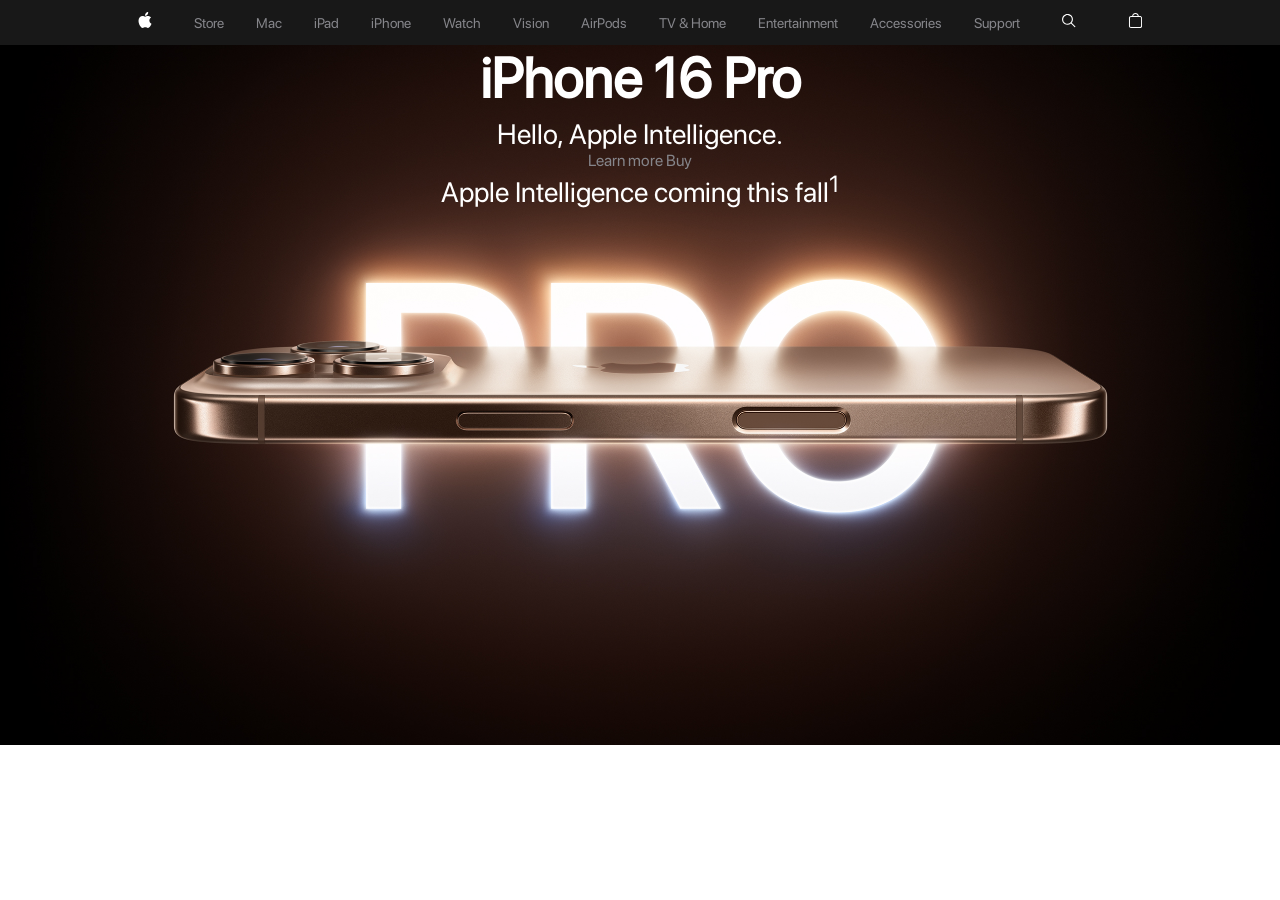
==== index.html @ b3b13130 "sd" ====
<!DOCTYPE html>
<html lang="en">
  <head>
    <meta charset="UTF-8" />
    <meta http-equiv="X-UA-Compatible" content="IE=edge" />
    <meta name="viewport" content="width=device-width, initial-scale=1.0" />
    <title>Apple</title>
    <link rel="stylesheet" href="style.css" />
  </head>
  <body>
    <header>
      <div class="container">
        <div class="header-wrapper">
          <a href="#" class="header-icon">
            <img src="images/logo.svg" alt="" />
          </a>
          <a href="#" class="header-item">Store</a>
          <a href="#" class="header-item">Mac</a>
          <a href="#" class="header-item">iPad</a>
          <a href="#" class="header-item">iPhone</a>
          <a href="#" class="header-item">Watch</a>
          <a href="#" class="header-item">Vision</a>
          <a href="#" class="header-item">AirPods</a>
          <a href="#" class="header-item">TV & Home</a>
          <a href="#" class="header-item">Entertainment</a>
          <a href="#" class="header-item">Accessories</a>
          <a href="#" class="header-item">Support</a>

          <a href="#" class="header-icon">
            <img src="images/loop.svg" alt="" />
          </a>
          <a href="#" class="header-icon">
            <img src="images/bag.svg" alt="" />
          </a>
        </div>
      </div>
    </header>
    <section class="product-section">
      <a href="#">
        <div class="iphone-16-pro product-row">
          <div class="product-up">
            <h1 class="product-title">iPhone 16 Pro</h1>
            <p class="product-subtitle">Hello, Apple Intelligence.</p>
          </div>
          <div class="product-bottom">
            <a href="#" class="a-btn fill-btn">Learn more</a>
            <a href="#" class="a-btn outline-btn">Buy</a>
            <p class="product-subtitle">
              Apple Intelligence coming this fall<sup>1</sup>
            </p>
          </div>
        </div>
      </a>
      <a href="#"></a>
      <a href="#"></a>
    </section>
  </body>
</html>
---- style.css ----
@font-face {
  font-family: "SF-Pro-Display";
  src: url(fonts/SF-Pro-Display-Regular.otf);
}
body {
  margin: 0;
  padding: 0;
  font-family: "SF-Pro-Display";
}
.container {
  max-width: 1024px;
  margin: 0 auto;
  padding: 0 10px;
}
header {
  background-color: #181818;
}
a {
  text-decoration: none;
  color: #85858a;
}
.header-wrapper {
  display: flex;
  justify-content: space-between;
  align-items: center;
  height: 45px;
}
.header-item {
  font-size: 14px;
  font-weight: 300;
  transition: .2s color ease-in-out;
}
.header-item:hover {
  color: white;
}
.header-icon {
  padding: 0 10px;
}
.product-section{
    display: grid;
    width: 100%;
    text-align: center;
}
.product-title{
    color: white;
    font-size: 56px;
    margin: 0 0 5px;
}
.product-subtitle{
    color: white;
    font-size: 28px;
    margin: 0;
}
.product-row{
    height: 700px;
}
.iphone-16-pro{
    display: flex;
    flex-direction: column;
    align-items: center;
    background-image: url(images/hero-phone16pro.jpg);
    background-position: center;
    background-size: cover;
    background-repeat: no-repeat;
}
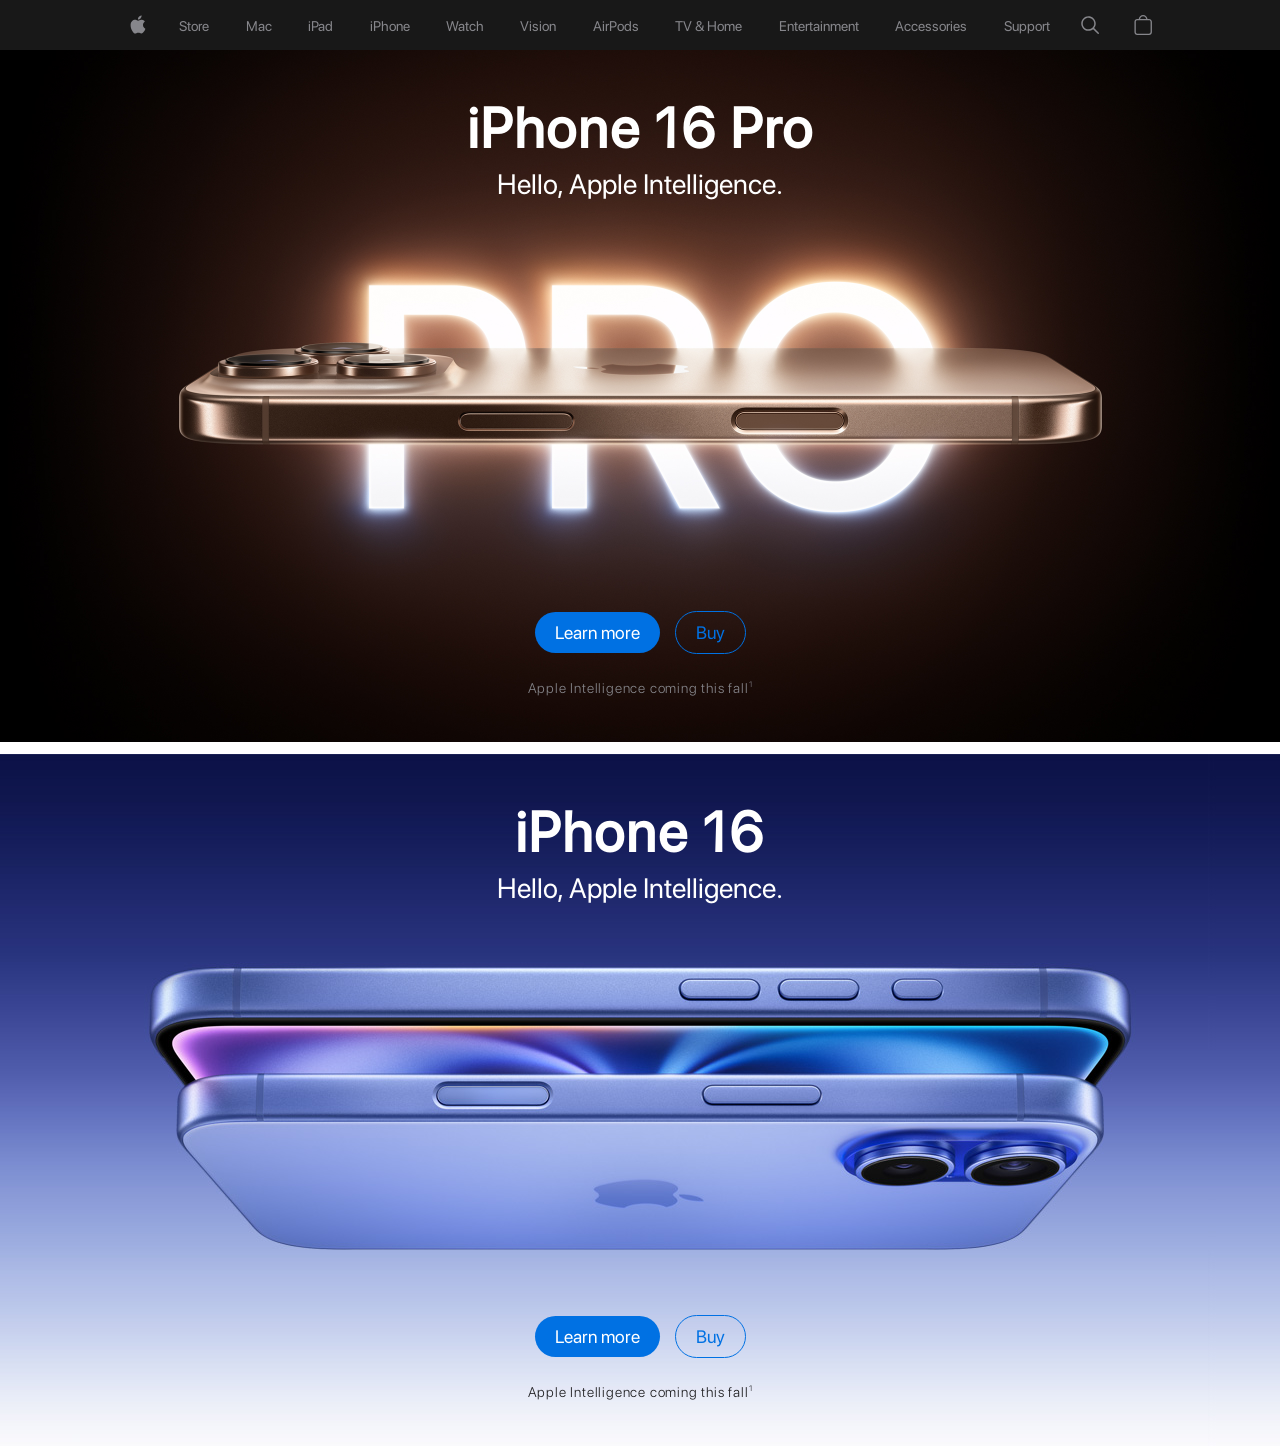
==== commit 5eec415d: "first commit" ====
--- a/index.html
+++ b/index.html
@@ -11,48 +11,58 @@
     <header>
       <div class="container">
         <div class="header-wrapper">
-          <a href="#" class="header-icon">
-            <img src="images/logo.svg" alt="" />
-          </a>
-          <a href="#" class="header-item">Store</a>
-          <a href="#" class="header-item">Mac</a>
-          <a href="#" class="header-item">iPad</a>
-          <a href="#" class="header-item">iPhone</a>
-          <a href="#" class="header-item">Watch</a>
-          <a href="#" class="header-item">Vision</a>
-          <a href="#" class="header-item">AirPods</a>
-          <a href="#" class="header-item">TV & Home</a>
-          <a href="#" class="header-item">Entertainment</a>
-          <a href="#" class="header-item">Accessories</a>
-          <a href="#" class="header-item">Support</a>
-
-          <a href="#" class="header-icon">
-            <img src="images/loop.svg" alt="" />
-          </a>
-          <a href="#" class="header-icon">
-            <img src="images/bag.svg" alt="" />
-          </a>
+          <a href="#" class="header-icon logo"> </a>
+          <ul class="header-list">
+            <li><a href="#" class="header-item">Store</a></li>
+            <li><a href="#" class="header-item">Mac</a></li>
+            <li><a href="#" class="header-item">iPad</a></li>
+            <li><a href="#" class="header-item">iPhone</a></li>
+            <li><a href="#" class="header-item">Watch</a></li>
+            <li><a href="#" class="header-item">Vision</a></li>
+            <li><a href="#" class="header-item">AirPods</a></li>
+            <li><a href="#" class="header-item">TV & Home</a></li>
+            <li><a href="#" class="header-item">Entertainment</a></li>
+            <li><a href="#" class="header-item">Accessories</a></li>
+            <li><a href="#" class="header-item">Support</a></li>
+          </ul>
+          <a href="#" class="header-icon loop"></a>
+          <a href="#" class="header-icon bag"></a>
         </div>
       </div>
     </header>
     <section class="product-section">
-      <a href="#">
-        <div class="iphone-16-pro product-row">
-          <div class="product-up">
-            <h1 class="product-title">iPhone 16 Pro</h1>
-            <p class="product-subtitle">Hello, Apple Intelligence.</p>
+      <div class="iphone-16-pro product-row">
+        <div class="product-up">
+          <h1 class="product-title">iPhone 16 Pro</h1>
+          <p class="product-subtitle">Hello, Apple Intelligence.</p>
+        </div>
+        <div class="product-bottom">
+          <div class="product-bottom-buttons">
+            <a href="#" class="a-btn fill-btn blue">Learn more</a>
+            <a href="#" class="a-btn outline-btn blue">Buy</a>
           </div>
-          <div class="product-bottom">
-            <a href="#" class="a-btn fill-btn">Learn more</a>
-            <a href="#" class="a-btn outline-btn">Buy</a>
-            <p class="product-subtitle">
-              Apple Intelligence coming this fall<sup>1</sup>
-            </p>
+
+          <p class="product-subtitle">
+            Apple Intelligence coming this fall<sup>1</sup>
+          </p>
+        </div>
+      </div>
+      <div class="iphone-16 product-row">
+        <div class="product-up">
+          <h1 class="product-title">iPhone 16</h1>
+          <p class="product-subtitle">Hello, Apple Intelligence.</p>
+        </div>
+        <div class="product-bottom">
+          <div class="product-bottom-buttons">
+            <a href="#" class="a-btn fill-btn blue">Learn more</a>
+            <a href="#" class="a-btn outline-btn blue">Buy</a>
           </div>
+
+          <p class="product-subtitle">
+            Apple Intelligence coming this fall<sup>1</sup>
+          </p>
         </div>
-      </a>
-      <a href="#"></a>
-      <a href="#"></a>
+      </div>
     </section>
   </body>
 </html>
--- a/style.css
+++ b/style.css
@@ -2,6 +2,11 @@
   font-family: "SF-Pro-Display";
   src: url(fonts/SF-Pro-Display-Regular.otf);
 }
+@font-face {
+  font-family: "SF-Pro-Display light";
+  src: url(fonts/SF-Pro-Display-Light.otf);
+}
+
 body {
   margin: 0;
   padding: 0;
@@ -17,49 +22,136 @@
 }
 a {
   text-decoration: none;
-  color: #85858a;
+  color: #86868b;
+}
+.a-btn {
+  padding: 10px 20px;
+  border-radius: 30px;
+  font-size: 18px;
+  font-weight: 400;
+}
+.fill-btn.blue {
+  background-color: #0071e3;
+  color: white;
+}
+.outline-btn.blue {
+  background-color: transparent;
+  border: #0071e3 solid 1.5px;
+  color: #0071e3;
 }
 .header-wrapper {
   display: flex;
   justify-content: space-between;
   align-items: center;
-  height: 45px;
+  height: 50px;
+}
+.header-list {
+  display: flex;
+  width: 85%;
+  align-items: center;
+  justify-content: space-between;
+  list-style-type: none;
+  padding: 0;
+  margin: 0;
 }
 .header-item {
   font-size: 14px;
   font-weight: 300;
-  transition: .2s color ease-in-out;
+  transition: 0.2s color ease-in-out;
 }
 .header-item:hover {
   color: white;
 }
 .header-icon {
-  padding: 0 10px;
+  width: 20px;
+  aspect-ratio: 1;
+  background-position: center;
+  background-size: contain;
+  background-repeat: no-repeat;
+  transition: 0.2s background ease-in-out;
 }
-.product-section{
-    display: grid;
-    width: 100%;
-    text-align: center;
+.logo {
+  background-image: url(images/logo\ unactive.svg);
 }
-.product-title{
-    color: white;
-    font-size: 56px;
-    margin: 0 0 5px;
+.logo:hover {
+  background-image: url(images/logo.svg);
 }
-.product-subtitle{
-    color: white;
-    font-size: 28px;
-    margin: 0;
+.loop {
+  background-image: url(images/loop\ unactive.svg);
 }
-.product-row{
-    height: 700px;
+.loop:hover {
+  background-image: url(images/loop.svg);
 }
-.iphone-16-pro{
-    display: flex;
-    flex-direction: column;
-    align-items: center;
-    background-image: url(images/hero-phone16pro.jpg);
-    background-position: center;
-    background-size: cover;
-    background-repeat: no-repeat;
-}+.bag {
+  background-image: url(images/bag\ unactive.svg);
+}
+.bag:hover {
+  background-image: url(images/bag.svg);
+}
+
+.product-section {
+  display: grid;
+  grid-auto-flow: row;
+  grid-auto-rows: 692px;
+  grid-gap: 12px;
+  width: 100%;
+  text-align: center;
+}
+.product-row {
+  padding: 45px 0;
+  display: flex;
+  flex-direction: column;
+  justify-content: space-between;
+}
+.iphone-16-pro {
+  background-image: url(images/hero-phone16pro.jpg);
+}
+.iphone-16 {
+  background-image: url(images/hero_iphone16.jpg);
+}
+.iphone-16-pro,
+.iphone-16 {
+  display: flex;
+  flex-direction: column;
+  align-items: center;
+  background-position: center;
+  background-size: cover;
+  background-repeat: no-repeat;
+}
+.product-title {
+  color: white;
+  font-size: 56px;
+  letter-spacing: 2px;
+  margin: 0 0 5px;
+}
+.product-subtitle {
+  color: white;
+  font-size: 28px;
+  margin: 0;
+}
+.iphone-16 .product-bottom .product-subtitle {
+  color: #1d1d1f;
+}
+.product-bottom {
+  display: flex;
+  flex-direction: column;
+  justify-content: center;
+  align-items: center;
+}
+.product-bottom .product-subtitle {
+  font-size: 14px;
+  font-family: "SF-Pro-Display light";
+  letter-spacing: 0.8px;
+  line-height: 1.3;
+  margin-top: 25px;
+  color: #86868b;
+  sup {
+    font-size: 8px;
+  }
+}
+.product-bottom-buttons {
+  display: flex;
+  grid-gap: 15px;
+  align-items: center;
+  justify-content: center;
+}
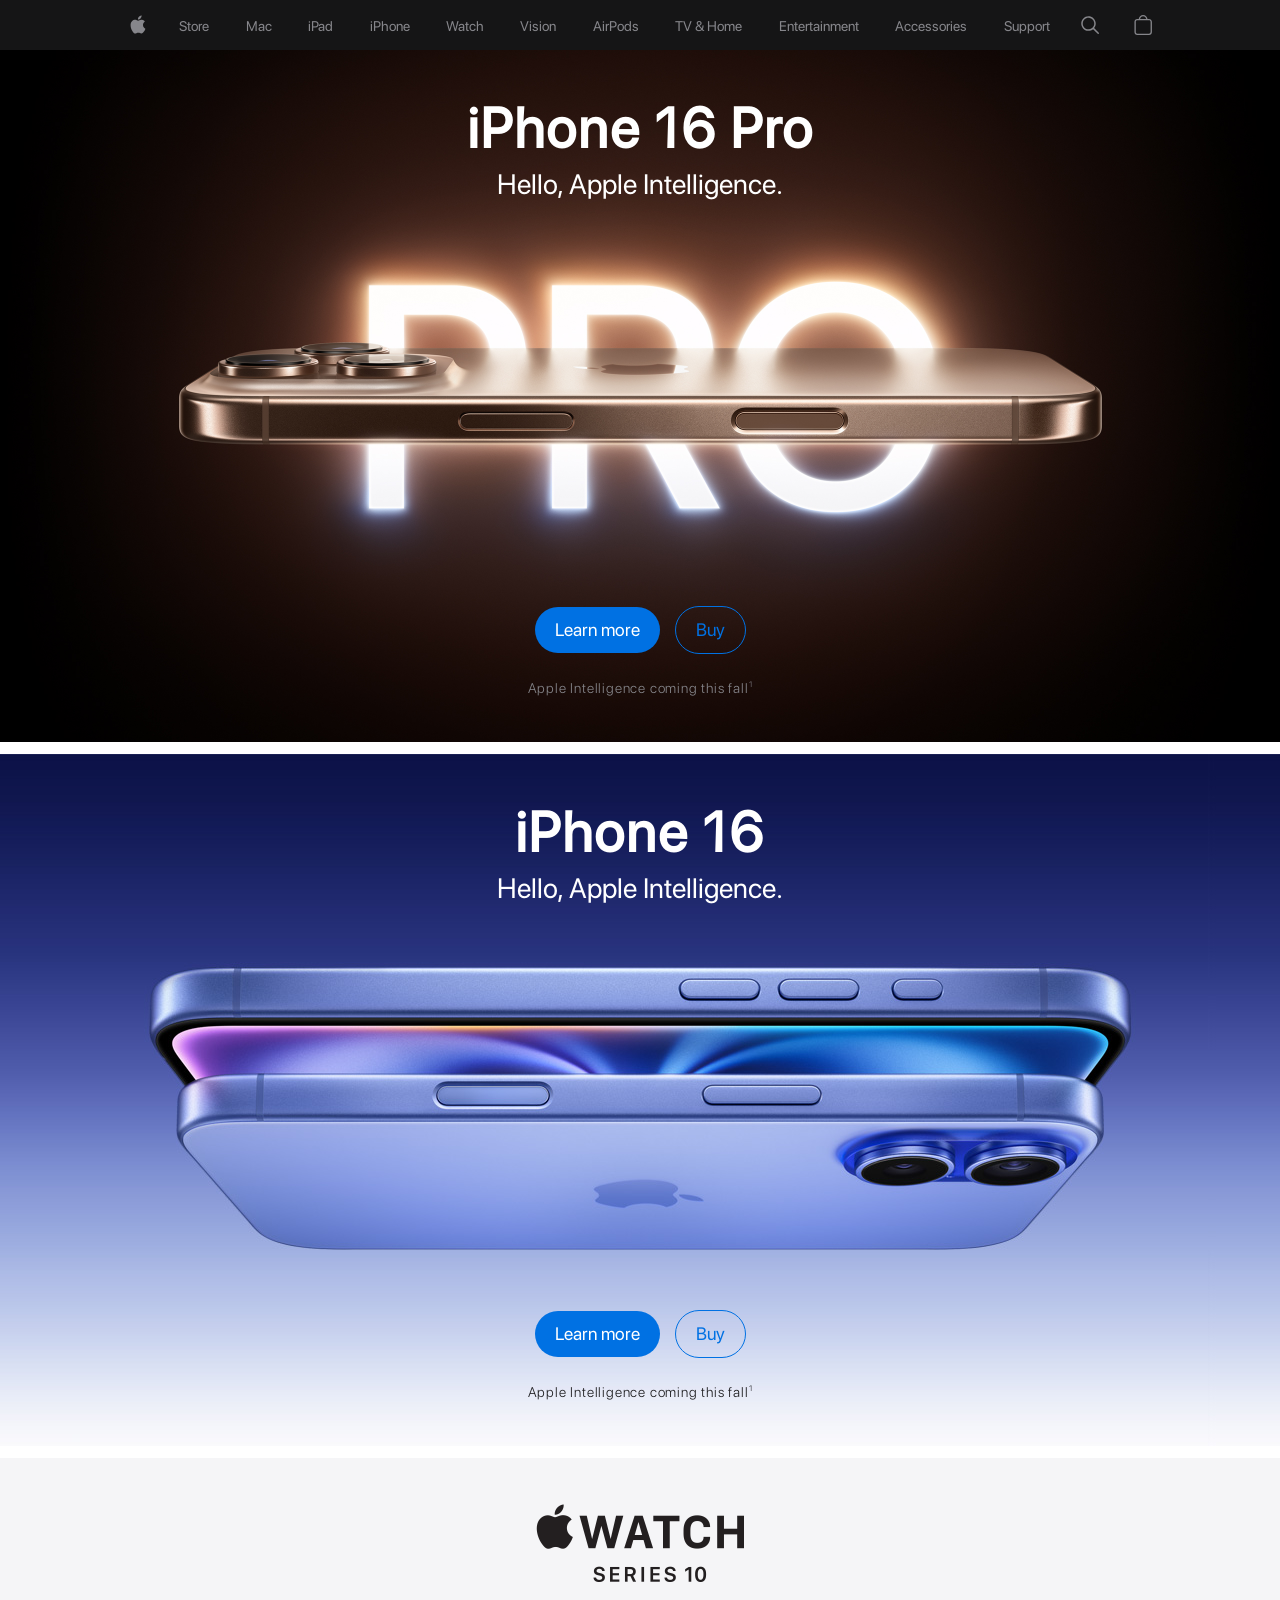
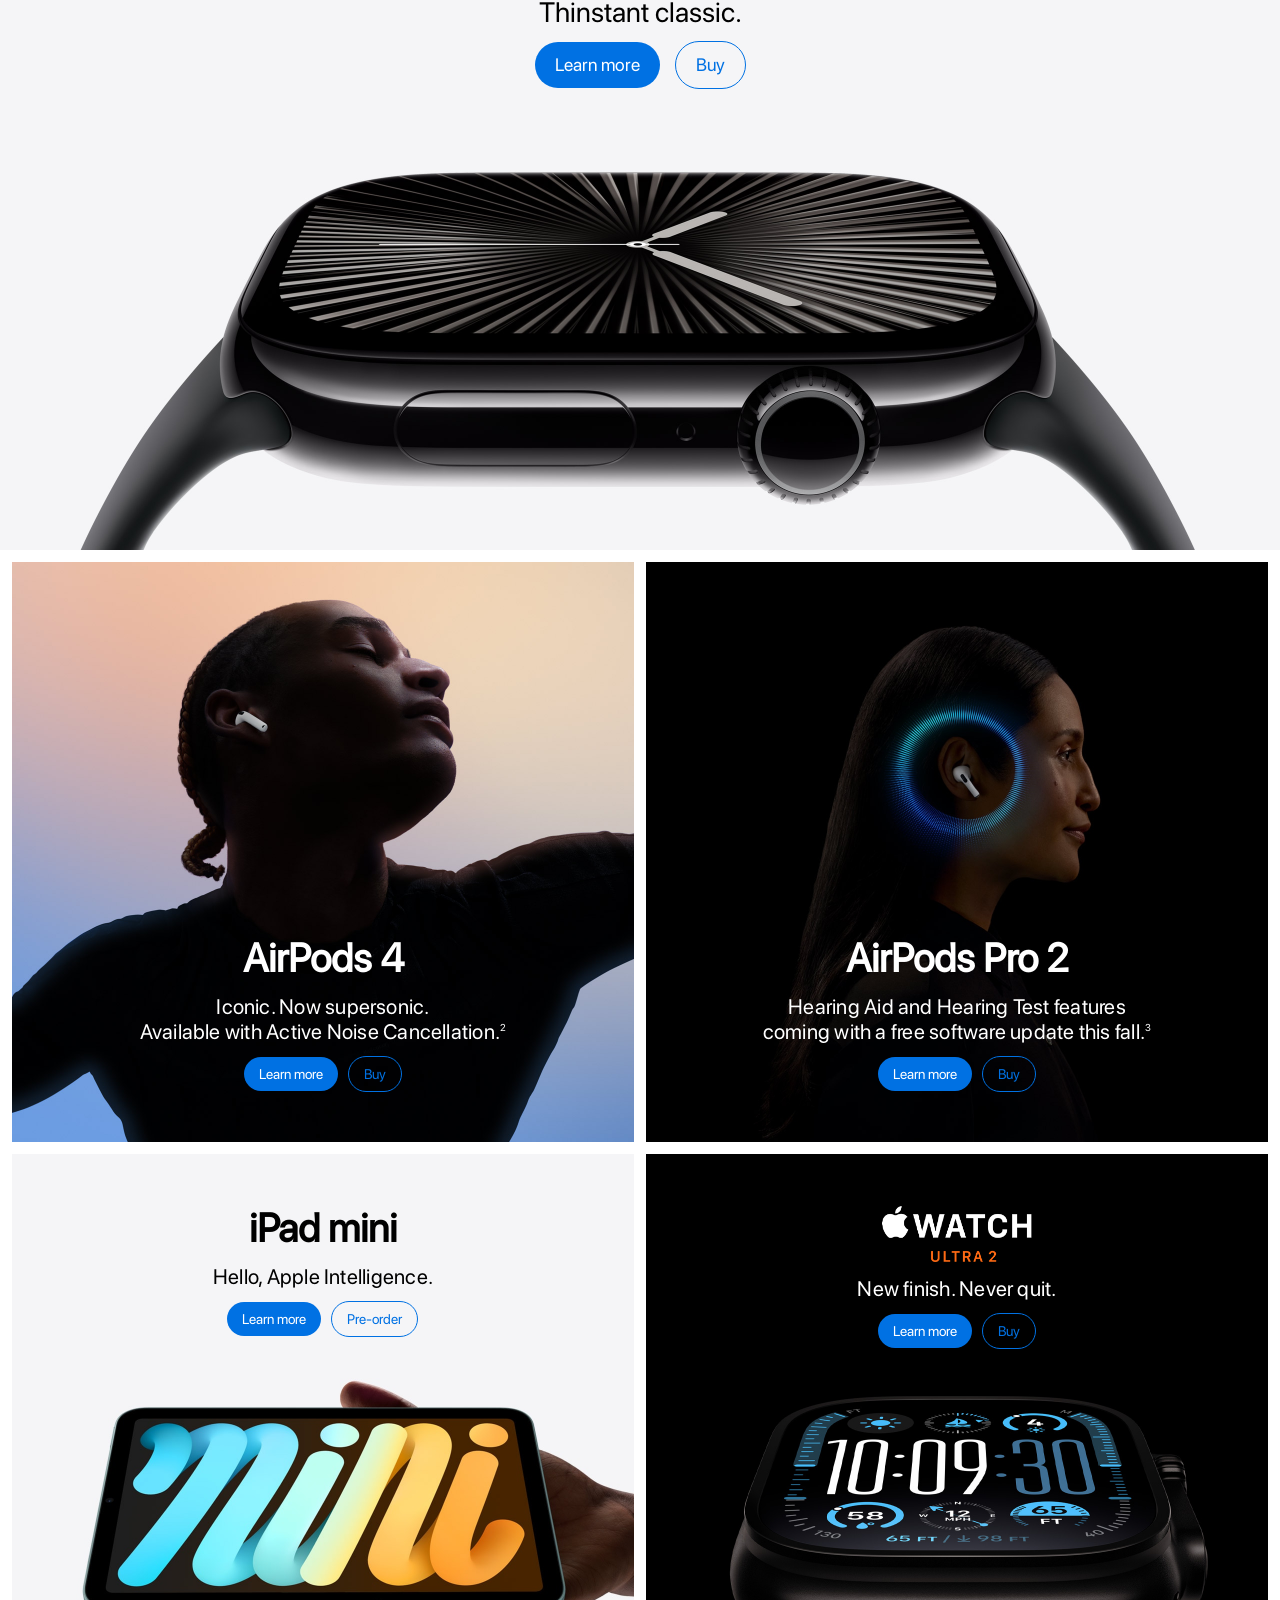
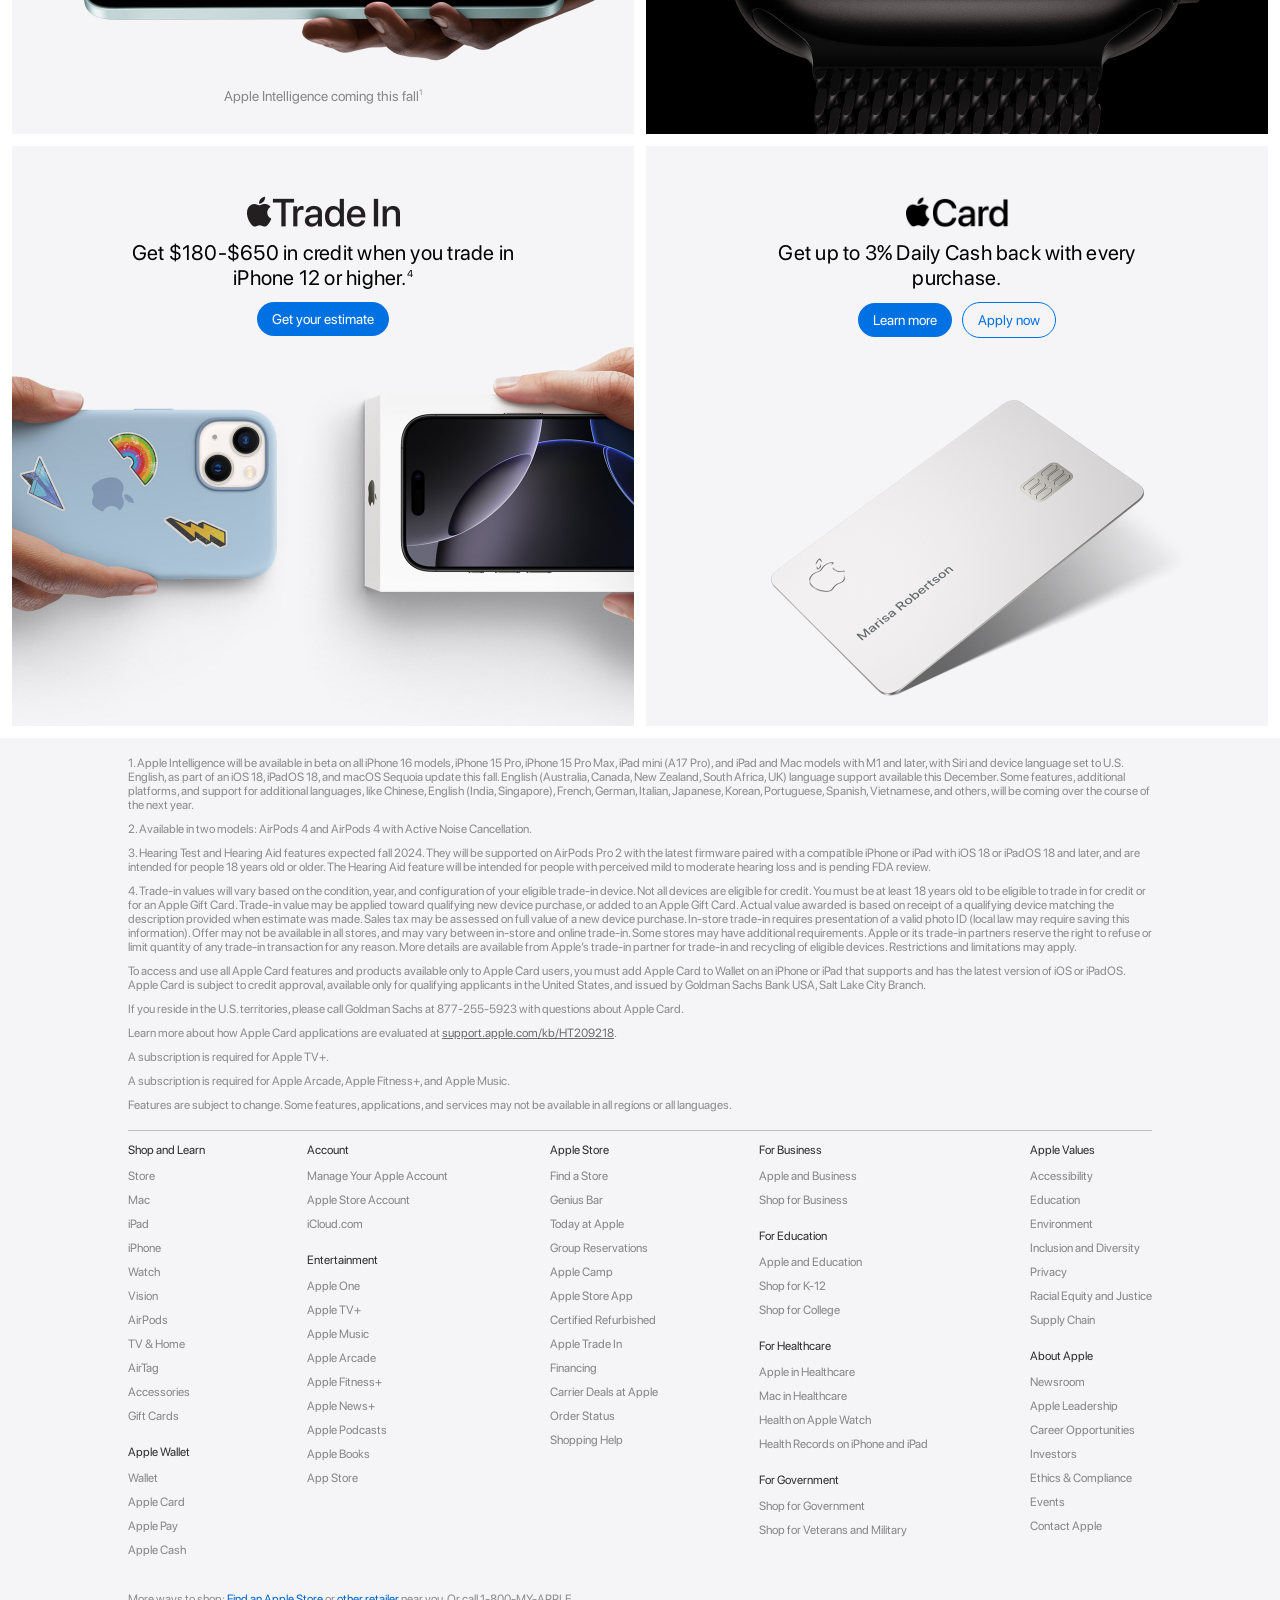
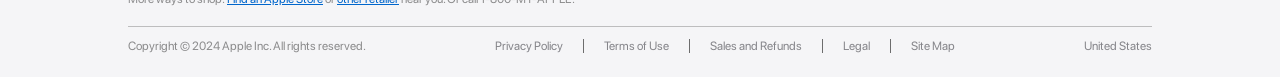
==== commit 6c17ed3a: "commit" ====
--- a/index.html
+++ b/index.html
@@ -27,6 +27,10 @@
           </ul>
           <a href="#" class="header-icon loop"></a>
           <a href="#" class="header-icon bag"></a>
+          <button class="burger">
+            <div class="burger-row"></div>
+            <div class="burger-row"></div>
+          </button>
         </div>
       </div>
     </header>
@@ -37,7 +41,7 @@
           <p class="product-subtitle">Hello, Apple Intelligence.</p>
         </div>
         <div class="product-bottom">
-          <div class="product-bottom-buttons">
+          <div class="product-buttons">
             <a href="#" class="a-btn fill-btn blue">Learn more</a>
             <a href="#" class="a-btn outline-btn blue">Buy</a>
           </div>
@@ -53,7 +57,7 @@
           <p class="product-subtitle">Hello, Apple Intelligence.</p>
         </div>
         <div class="product-bottom">
-          <div class="product-bottom-buttons">
+          <div class="product-buttons">
             <a href="#" class="a-btn fill-btn blue">Learn more</a>
             <a href="#" class="a-btn outline-btn blue">Buy</a>
           </div>
@@ -63,6 +67,322 @@
           </p>
         </div>
       </div>
+      <div class="watch-series-10 product-row">
+        <div class="watch-series-10-wrapper">
+          <img
+            src="images/hero_logo_apple_watch_series_10__dla4dkv1wfue_largetall_2x.png"
+            alt=""
+            class="watch-series-10-img"
+          />
+          <p class="product-subtitle">Thinstant classic.</p>
+          <div class="product-buttons">
+            <a href="#" class="a-btn fill-btn blue">Learn more</a>
+            <a href="#" class="a-btn outline-btn blue">Buy</a>
+          </div>
+        </div>
+      </div>
     </section>
+    <section class="mini-section">
+      <div class="AirPods-4 mini-product mini-bottom">
+        <div class="mini-product-wrapper">
+          <h2 class="mini-product-title">AirPods 4</h2>
+          <p class="mini-product-subtitle">
+            Iconic. Now supersonic. Available&nbsp;with&nbsp;Active Noise
+            Cancellation.<sup>2</sup>
+          </p>
+          <div class="product-buttons">
+            <a href="#" class="a-btn fill-btn blue">Learn more</a>
+            <a href="#" class="a-btn outline-btn blue">Buy</a>
+          </div>
+        </div>
+      </div>
+      <div class="AirPods-Pro-2 mini-product mini-bottom">
+        <div class="mini-product-wrapper">
+          <h2 class="mini-product-title">AirPods&nbsp;Pro&nbsp;2</h2>
+          <p class="mini-product-subtitle">
+            Hearing&nbsp;Aid and Hearing&nbsp;Test features coming with a free
+            software update this fall.<sup>3</sup>
+          </p>
+          <div class="product-buttons">
+            <a href="#" class="a-btn fill-btn blue">Learn more</a>
+            <a href="#" class="a-btn outline-btn blue">Buy</a>
+          </div>
+        </div>
+      </div>
+      <div class="iPad-mini mini-product mini-space-btw">
+        <div class="mini-product-wrapper">
+          <h2 class="mini-product-title">iPad mini</h2>
+          <p class="mini-product-subtitle">Hello, Apple Intelligence.</p>
+          <div class="product-buttons">
+            <a href="#" class="a-btn fill-btn blue">Learn more</a>
+            <a href="#" class="a-btn outline-btn blue">Pre-order</a>
+          </div>
+        </div>
+        <p class="product-subtitle">
+          Apple Intelligence coming this fall<sup>1</sup>
+        </p>
+      </div>
+      <div class="watch-ultra-2 mini-product mini-space-btw">
+        <div class="mini-product-wrapper">
+          <img
+            src="images/promo_logo_apple_watch_ultra2__ggg2x39rsvqu_large_2x.png"
+            alt=""
+          />
+          <p class="mini-product-subtitle">New finish. Never quit.</p>
+          <div class="product-buttons">
+            <a href="#" class="a-btn fill-btn blue">Learn more</a>
+            <a href="#" class="a-btn outline-btn blue">Buy</a>
+          </div>
+        </div>
+      </div>
+      <div class="trade-in mini-product mini-space-btw">
+        <div class="mini-product-wrapper">
+          <img
+            src="images/promo_logo_iphone_tradein__7y3gtai5az66_large_2x.png"
+            alt=""
+          />
+          <p class="mini-product-subtitle">
+            Get $180-$650 in credit when you trade in iPhone&nbsp;12 or
+            higher.<sup>4</sup>
+          </p>
+          <a href="#" class="a-btn fill-btn blue">Get your estimate</a>
+        </div>
+      </div>
+      <div class="apple-card mini-product mini-space-btw">
+        <div class="mini-product-wrapper">
+          <img src="images/logo__dcojfwkzna2q_large_2x.png" alt="" />
+          <p class="mini-product-subtitle">
+            Get up to 3% Daily&nbsp;Cash back with every purchase.
+          </p>
+          <div class="product-buttons">
+            <a href="#" class="a-btn fill-btn blue">Learn more</a>
+            <a href="#" class="a-btn outline-btn blue">Apply now</a>
+          </div>
+        </div>
+      </div>
+    </section>
+    <footer>
+      <div class="container">
+        <ul class="vocabulary">
+          <li>
+            1. Apple Intelligence will be available in beta on all iPhone 16
+            models, iPhone 15 Pro, iPhone 15 Pro Max, iPad mini (A17 Pro), and
+            iPad and Mac models with M1 and later, with Siri and device language
+            set to U.S. English, as part of an iOS 18, iPadOS 18, and macOS
+            Sequoia update this fall. English (Australia, Canada, New Zealand,
+            South Africa, UK) language support available this December. Some
+            features, additional platforms, and support for additional
+            languages, like Chinese, English (India, Singapore), French, German,
+            Italian, Japanese, Korean, Portuguese, Spanish, Vietnamese, and
+            others, will be coming over the course of the next year.
+          </li>
+          <li>
+            2. Available in two models: AirPods 4 and AirPods 4 with Active
+            Noise Cancellation.
+          </li>
+          <li>
+            3. Hearing Test and Hearing Aid features expected fall 2024. They
+            will be supported on AirPods Pro 2 with the latest firmware paired
+            with a compatible iPhone or iPad with iOS 18 or iPadOS 18 and later,
+            and are intended for people 18 years old or older. The Hearing Aid
+            feature will be intended for people with perceived mild to moderate
+            hearing loss and is pending FDA review.
+          </li>
+          <li>
+            4. Trade-in values will vary based on the condition, year, and
+            configuration of your eligible trade-in device. Not all devices are
+            eligible for credit. You must be at least 18 years old to be
+            eligible to trade in for credit or for an Apple Gift Card. Trade-in
+            value may be applied toward qualifying new device purchase, or added
+            to an Apple Gift Card. Actual value awarded is based on receipt of a
+            qualifying device matching the description provided when estimate
+            was made. Sales tax may be assessed on full value of a new device
+            purchase. In-store trade-in requires presentation of a valid photo
+            ID (local law may require saving this information). Offer may not be
+            available in all stores, and may vary between in-store and online
+            trade-in. Some stores may have additional requirements. Apple or its
+            trade-in partners reserve the right to refuse or limit quantity of
+            any trade-in transaction for any reason. More details are available
+            from Apple’s trade-in partner for trade-in and recycling of eligible
+            devices. Restrictions and limitations may apply.
+          </li>
+          <li>
+            To access and use all Apple Card features and products available
+            only to Apple Card users, you must add Apple Card to Wallet on an
+            iPhone or iPad that supports and has the latest version of iOS or
+            iPadOS. Apple Card is subject to credit approval, available only for
+            qualifying applicants in the United States, and issued by Goldman
+            Sachs Bank USA, Salt Lake City Branch.
+          </li>
+          <li>
+            If you reside in the U.S. territories, please call Goldman Sachs at
+            877-255-5923 with questions about Apple Card.
+          </li>
+          <li>
+            Learn more about how Apple Card applications are evaluated at
+            <a href="#">support.apple.com/kb/HT209218</a>.
+          </li>
+          <li>A subscription is required for Apple TV+.</li>
+
+          <li>
+            A subscription is required for Apple Arcade, Apple Fitness+, and
+            Apple Music.
+          </li>
+          <li>
+            Features are subject to change. Some features, applications, and
+            services may not be available in all regions or all languages.
+          </li>
+        </ul>
+        <div class="footer-nav">
+          <nav class="footer-nav-wrapper">
+            <div class="footer-nav-column">
+              <div class="shop-and-learn footer-cat">
+                <h3 class="footer-column-h">Shop and Learn</h3>
+                <ul class="footer-column-items">
+                  <li><a href="#">Store</a></li>
+                  <li><a href="#">Mac</a></li>
+                  <li><a href="#">iPad</a></li>
+                  <li><a href="#">iPhone</a></li>
+                  <li><a href="#">Watch</a></li>
+                  <li><a href="#">Vision</a></li>
+                  <li><a href="#">AirPods</a></li>
+                  <li><a href="#">TV & Home</a></li>
+                  <li><a href="#">AirTag</a></li>
+                  <li><a href="#">Accessories</a></li>
+                  <li><a href="#">Gift Cards</a></li>
+                </ul>
+              </div>
+              <div class="apple-wallet footer-cat">
+                <h3 class="footer-column-h">Apple Wallet</h3>
+                <ul class="footer-column-items">
+                  <li><a href="#">Wallet </a></li>
+                  <li><a href="#">Apple Card</a></li>
+                  <li><a href="#">Apple Pay</a></li>
+                  <li><a href="#">Apple Cash</a></li>
+                </ul>
+              </div>
+            </div>
+            <div class="footer-nav-column">
+              <div class="account footer-cat">
+                <h3 class="footer-column-h">Account</h3>
+                <ul class="footer-column-items">
+                  <li><a href="#">Manage Your Apple Account</a></li>
+                  <li><a href="#">Apple Store Account</a></li>
+                  <li><a href="#">iCloud.com</a></li>
+                </ul>
+              </div>
+              <div class="entertainment footer-cat">
+                <h3 class="footer-column-h">Entertainment</h3>
+                <ul class="footer-column-items">
+                  <li><a href="#">Apple One</a></li>
+                  <li><a href="#">Apple TV+</a></li>
+                  <li><a href="#">Apple Music</a></li>
+                  <li><a href="#">Apple Arcade</a></li>
+                  <li><a href="#">Apple Fitness+</a></li>
+                  <li><a href="#">Apple News+</a></li>
+                  <li><a href="#">Apple Podcasts</a></li>
+                  <li><a href="#">Apple Books</a></li>
+                  <li><a href="#">App Store</a></li>
+                </ul>
+              </div>
+            </div>
+            <div class="footer-nav-column">
+              <div class="apple-store footer-cat">
+                <h3 class="footer-column-h">Apple Store</h3>
+                <ul class="footer-column-items">
+                  <li><a href="#">Find a Store</a></li>
+                  <li><a href="#">Genius Bar</a></li>
+                  <li><a href="#">Today at Apple</a></li>
+                  <li><a href="#">Group Reservations</a></li>
+                  <li><a href="#">Apple Camp</a></li>
+                  <li><a href="#">Apple Store App</a></li>
+                  <li><a href="#">Certified Refurbished</a></li>
+                  <li><a href="#">Apple Trade In</a></li>
+                  <li><a href="#">Financing</a></li>
+                  <li><a href="#">Carrier Deals at Apple</a></li>
+                  <li><a href="#">Order Status</a></li>
+                  <li><a href="#">Shopping Help</a></li>
+                </ul>
+              </div>
+            </div>
+            <div class="footer-nav-column">
+              <div class="for-business footer-cat">
+                <h3 class="footer-column-h">For Business</h3>
+                <ul class="footer-column-items">
+                  <li><a href="#">Apple and Business</a></li>
+                  <li><a href="#">Shop for Business</a></li>
+                </ul>
+              </div>
+              <div class="for-education footer-cat">
+                <h3 class="footer-column-h">For Education</h3>
+                <ul class="footer-column-items">
+                  <li><a href="#">Apple and Education</a></li>
+                  <li><a href="#">Shop for K-12</a></li>
+                  <li><a href="#">Shop for College</a></li>
+                </ul>
+              </div>
+              <div class="for-healthcare footer-cat">
+                <h3 class="footer-column-h">For Healthcare</h3>
+                <ul class="footer-column-items">
+                  <li><a href="#">Apple in Healthcare</a></li>
+                  <li><a href="#">Mac in Healthcare</a></li>
+                  <li><a href="#">Health on Apple Watch</a></li>
+                  <li><a href="#">Health Records on iPhone and iPad</a></li>
+                </ul>
+              </div>
+              <div class="for-government footer-cat">
+                <h3 class="footer-column-h">For Government</h3>
+                <ul class="footer-column-items">
+                  <li><a href="#">Shop for Government</a></li>
+                  <li><a href="#">Shop for Veterans and Military</a></li>
+                </ul>
+              </div>
+            </div>
+            <div class="footer-nav-column">
+              <div class="apple-values footer-cat">
+                <h3 class="footer-column-h">Apple Values</h3>
+                <ul class="footer-column-items">
+                  <li><a href="#">Accessibility</a></li>
+                  <li><a href="#">Education</a></li>
+                  <li><a href="#">Environment</a></li>
+                  <li><a href="#">Inclusion and Diversity</a></li>
+                  <li><a href="#">Privacy</a></li>
+                  <li><a href="#">Racial Equity and Justice</a></li>
+                  <li><a href="#">Supply Chain </a></li>
+                </ul>
+              </div>
+              <div class="about-apple footer-cat">
+                <h3 class="footer-column-h">About Apple</h3>
+                <ul class="footer-column-items">
+                  <li><a href="#">Newsroom</a></li>
+                  <li><a href="#">Apple Leadership</a></li>
+                  <li><a href="#">Career Opportunities</a></li>
+                  <li><a href="#">Investors</a></li>
+                  <li><a href="#">Ethics & Compliance</a></li>
+                  <li><a href="#">Events</a></li>
+                  <li><a href="#">Contact Apple</a></li>
+                </ul>
+              </div>
+            </div>
+          </nav>
+          <p class="more-ways">
+            More ways to shop: <a href="#">Find an Apple Store</a> or
+            <a href="#">other retailer</a> near you. Or call 1-800-MY-APPLE.
+          </p>
+        </div>
+        <div class="footer-bottom">
+          <p>Copyright © 2024 Apple Inc. All rights reserved.</p>
+          <ul class="footer-bottom-wrapper" >
+            <li><a href="#">Privacy Policy</a></li>
+            <li><a href="#">Terms of Use</a></li>
+            <li><a href="#">Sales and Refunds</a></li>
+            <li><a href="#">Legal</a></li>
+            <li><a href="#">Site Map</a></li>
+          </ul>
+          <a href="#">United States</a>
+        </div>
+      </div>
+    </footer>
+    <script src="script.js"></script>
   </body>
 </html>
--- a/style.css
+++ b/style.css
@@ -11,6 +11,13 @@
   margin: 0;
   padding: 0;
   font-family: "SF-Pro-Display";
+}
+body::before {
+  display: block;
+  height: 50px;
+  width: 100%;
+  content: "";
+  background-color: #181818;
 }
 .container {
   max-width: 1024px;
@@ -18,8 +25,14 @@
   padding: 0 10px;
 }
 header {
-  background-color: #181818;
-}
+  position: fixed;
+  width: 100%;
+  top: 0;
+  left: 0;
+  background-color: rgba(22, 22, 23, 0.8);
+  backdrop-filter: blur(6px);
+}
+
 a {
   text-decoration: none;
   color: #86868b;
@@ -29,16 +42,29 @@
   border-radius: 30px;
   font-size: 18px;
   font-weight: 400;
+  line-height: 1.43;
+  transition: 0.2s color ease-in-out, 0.2s background ease-in-out;
 }
 .fill-btn.blue {
   background-color: #0071e3;
   color: white;
+}
+.fill-btn.white {
+  background-color: white;
+  color: black;
+}
+.fill-btn.blue:hover {
+  background-color: #0058b1;
 }
 .outline-btn.blue {
   background-color: transparent;
   border: #0071e3 solid 1.5px;
   color: #0071e3;
 }
+.outline-btn.blue:hover {
+  background-color: #0071e3;
+  color: white;
+}
 .header-wrapper {
   display: flex;
   justify-content: space-between;
@@ -53,6 +79,40 @@
   list-style-type: none;
   padding: 0;
   margin: 0;
+}
+.burger {
+  background: none;
+  display: none;
+  align-items: center;
+  flex-direction: column;
+  justify-content: center;
+  grid-gap: 6px;
+  width: 30px;
+  aspect-ratio: 1;
+  position: relative;
+  border: none;
+}
+.burger-row {
+  position: absolute;
+  width: 100%;
+  height: 2.5px;
+  border-radius: 30px;
+  background-color: #86868b;
+  transition: transform 0.25s ease-in-out;
+}
+.burger-row:first-child {
+  top: 30%;
+}
+.burger-row:last-child {
+  top: 60%;
+}
+.burger.active .burger-row:first-child {
+  top: auto;
+  transform: rotate(45deg);
+}
+.burger.active .burger-row:last-child {
+  top: auto;
+  transform: rotate(-45deg);
 }
 .header-item {
   font-size: 14px;
@@ -97,6 +157,7 @@
   width: 100%;
   text-align: center;
 }
+
 .product-row {
   padding: 45px 0;
   display: flex;
@@ -109,8 +170,26 @@
 .iphone-16 {
   background-image: url(images/hero_iphone16.jpg);
 }
+.watch-series-10 {
+  background-image: url(images/hero_apple_watch_series_10_avail_lte__esu66gaw6dci_largetall_2x.jpg);
+}
+.watch-series-10-wrapper {
+  display: flex;
+  flex-direction: column;
+  align-items: center;
+  text-align: center;
+  grid-gap: 12px;
+  width: 100%;
+}
+.watch-series-10 p {
+  color: black;
+}
+.watch-series-10-img {
+  height: 80px;
+}
 .iphone-16-pro,
-.iphone-16 {
+.iphone-16,
+.watch-series-10 {
   display: flex;
   flex-direction: column;
   align-items: center;
@@ -145,13 +224,339 @@
   line-height: 1.3;
   margin-top: 25px;
   color: #86868b;
-  sup {
-    font-size: 8px;
-  }
-}
-.product-bottom-buttons {
+}
+.product-subtitle sup {
+  font-size: 8px;
+}
+.product-buttons {
   display: flex;
   grid-gap: 15px;
   align-items: center;
   justify-content: center;
 }
+
+.mini-section {
+  padding: 12px;
+  display: grid;
+  grid-template-columns: repeat(2, 1fr);
+  grid-auto-rows: 580px;
+  grid-gap: 12px;
+}
+.AirPods-4 {
+  background-image: url(images/promo_airpods_4_avail__bl22kvpg6ez6_large_2x.jpg);
+}
+.AirPods-Pro-2 {
+  background-image: url(images/promo_airpods_pro_2_avail__vkitqi3okwie_large_2x.jpg);
+}
+.iPad-mini {
+  background-image: url(images/promo_ipad_mini_announce__dnt5vgkh34uq_large_2x.jpg);
+}
+.watch-ultra-2 {
+  background-image: url(images/promo_apple_watch_ultra2_avail__dyawbjw9cowi_large_2x.jpg);
+}
+.trade-in {
+  background-image: url(images/promo_iphone_tradein__bugw15ka691e_large_2x.jpg);
+}
+.apple-card {
+  background-image: url(images/promo_apple_card__5cm7draujpey_large_2x.jpg);
+}
+.mini-product {
+  display: flex;
+  flex-direction: column;
+  align-items: center;
+  text-align: center;
+  background-position: center;
+  background-size: cover;
+  background-repeat: no-repeat;
+  color: white;
+}
+.mini-product.iPad-mini,
+.mini-product.trade-in,
+.mini-product.apple-card {
+  color: black;
+}
+.mini-product .a-btn {
+  padding: 7px 15px;
+  font-size: 14px;
+}
+.mini-product .product-subtitle {
+  color: #86868b;
+  font-size: 14px;
+  padding-bottom: 30px;
+}
+.mini-product .product-buttons {
+  grid-gap: 10px;
+}
+.mini-product-wrapper {
+  max-width: 395px;
+  display: flex;
+  align-items: center;
+  flex-direction: column;
+  grid-gap: 12px;
+  padding: 0 0 50px;
+}
+.mini-space-btw .mini-product-wrapper {
+  padding: 0;
+  padding-top: 50px;
+}
+.mini-product-title {
+  margin: 0;
+  font-size: 40px;
+}
+.mini-product-subtitle {
+  margin: 0;
+  font-size: 21px;
+  letter-spacing: 0.011em;
+}
+.mini-product-subtitle sup {
+  font-size: 10px;
+}
+.mini-bottom {
+  justify-content: end;
+}
+.mini-space-btw {
+  justify-content: space-between;
+}
+.watch-ultra-2 img {
+  height: 60px;
+}
+.trade-in img,
+.apple-card img {
+  height: 32px;
+}
+
+footer {
+  background-color: #f5f5f7;
+  width: 100%;
+  font-size: 12px;
+  color: #0000006e;
+}
+.footer-nav {
+  border-bottom: solid 1px #0000003b;
+}
+footer a:hover {
+  text-decoration: underline;
+}
+.footer-nav-wrapper {
+  display: flex;
+  justify-content: space-between;
+}
+.vocabulary {
+  font-size: 12px;
+  list-style-type: none;
+  margin: 0;
+  padding: 0;
+  border-bottom: solid 1px #0000003b;
+  padding: 18px 0 8px;
+}
+.vocabulary a {
+  color: #0000008e;
+  text-decoration: underline;
+}
+.vocabulary li {
+  padding-bottom: 10px;
+}
+.footer-nav-column {
+  display: flex;
+  flex-direction: column;
+  grid-gap: 10px;
+}
+.footer-column-h {
+  font-size: 12px;
+  color: #000000d0;
+  font-weight: normal;
+}
+.footer-column-items {
+  display: flex;
+  flex-direction: column;
+  padding: 0;
+  margin: 0;
+  list-style-type: none;
+  font-size: 12px;
+  grid-gap: 10px;
+}
+.more-ways {
+  margin: 0;
+  padding: 35px 0 20px;
+}
+.more-ways a {
+  color: #0066cc;
+  text-decoration: underline;
+}
+.footer-bottom {
+  display: flex;
+  align-items: center;
+  justify-content: space-between;
+  padding-bottom: 12px;
+}
+.footer-bottom-wrapper {
+  margin: 0;
+  padding: 0;
+  display: flex;
+  align-items: center;
+  justify-content: space-between;
+  list-style-type: none;
+}
+.footer-bottom-wrapper li {
+  padding: 0 20px;
+}
+.footer-bottom-wrapper li:not(:last-child) {
+  border-right: solid 1px #0000008e;
+}
+@media (max-width: 1024px) {
+  .container {
+    max-width: 768px;
+  }
+  .iphone-16-pro {
+    background-image: url(images/hero_iphone16pro_2x.jpg);
+  }
+  .iphone-16 {
+    background-image: url(images/hero_iphone16_2x.jpg);
+  }
+  .watch-series-10 {
+    background-image: url(images/hero_apple_watch_series_10_2x.jpg);
+  }
+  .AirPods-4 {
+    background-image: url(images/promo_airpods_4_2x.jpg);
+  }
+  .AirPods-Pro-2 {
+    background-image: url(images/promo_airpods_pro_2_2x.jpg);
+  }
+  .iPad-mini {
+    background-image: url(images/promo_ipad_mini_announce_2x.jpg);
+  }
+  .watch-ultra-2 {
+    background-image: url(images/promo_apple_watch_ultra2_avail__dyawbjw9cowi_medium_2x.jpg);
+  }
+  .trade-in {
+    background-image: url(images/promo_iphone_tradein_2x.jpg);
+  }
+  .apple-card {
+    background-image: url(images/promo_apple_card_2x.jpg);
+  }
+}
+@media (max-width: 840px) {
+  .burger {
+    display: flex;
+  }
+  .iphone-16-pro {
+    background-image: url(images/hero_iphone16pro_mob.jpg);
+  }
+  .iphone-16 {
+    background-image: url(images/hero_iphone16_mob.jpg);
+  }
+  .watch-series-10 {
+    background-image: url(images/hero_apple_watch_series_10_mob.jpg);
+  }
+  .AirPods-4 {
+    background-image: url(images/promo_airpods_4_2x.jpg);
+  }
+  .AirPods-Pro-2 {
+    background-image: url(images/promo_airpods_pro_2_2x.jpg);
+  }
+  .iPad-mini {
+    background-image: url(images/promo_ipad_mini_announce_2x.jpg);
+  }
+  .watch-ultra-2 {
+    background-image: url(images/promo_apple_watch_ultra2_avail__dyawbjw9cowi_medium_2x.jpg);
+  }
+  .trade-in {
+    background-image: url(images/promo_iphone_tradein_2x.jpg);
+  }
+  .apple-card {
+    background-image: url(images/promo_apple_card_2x.jpg);
+  }
+  .header-list {
+    position: fixed;
+    top: -100vh;
+    left: 0;
+    width: 100%;
+    height: calc(100vh - 50px);
+    align-items: start;
+    flex-direction: column;
+    background-color: #161617;
+    justify-content: start;
+    grid-gap: 20px;
+    transition: 1s ease-in-out top, 0.8s ease-in-out opacity;
+    padding: 50px 50px 0;
+    backdrop-filter: blur(10px);
+    opacity: 0.9;
+  }
+  .header-list.active {
+    top: 0;
+    opacity: 1;
+  }
+  .header-item {
+    font-size: 30px;
+    color: white;
+  }
+  .footer-nav-wrapper {
+    flex-direction: column;
+  }
+  .vocabulary {
+    font-size: 14px;
+  }
+  .footer-column-items {
+    height: 0;
+    overflow: hidden;
+    transition: height 0.3s ease-in-out;
+    font-size: 14px;
+  }
+  .footer-column-h {
+    font-size: 16px;
+  }
+  .footer-nav-column {
+    grid-gap: 0;
+  }
+  .more-ways {
+    font-size: 16px;
+  }
+  .footer-bottom {
+    flex-direction: column;
+    grid-gap: 18px;
+  }
+  .footer-bottom p {
+    margin-bottom: 0;
+  }
+  .footer-bottom-wrapper li {
+    padding: 10px;
+  }
+}
+@media (max-width: 640px) {
+  .mini-section {
+    padding: 12px 0;
+    grid-template-columns: 1fr;
+  }
+  .vocabulary {
+    display: none;
+  }
+  .footer-nav {
+    padding-top: 15px;
+  }
+  .product-title {
+    font-size: 42px;
+  }
+  .product-subtitle {
+    font-size: 21px;
+  }
+  .a-btn {
+    font-size: 16px;
+  }
+}
+@media (max-width: 425px) {
+  .product-title {
+    font-size: 36px;
+  }
+  .product-subtitle {
+    font-size: 18px;
+  }
+  .mini-product-title{
+    font-size: 36px;
+  }
+  .mini-product-subtitle{
+    font-size: 18px;
+  }
+  .mini-product .a-btn{
+    font-size: 16px;
+  }
+}
